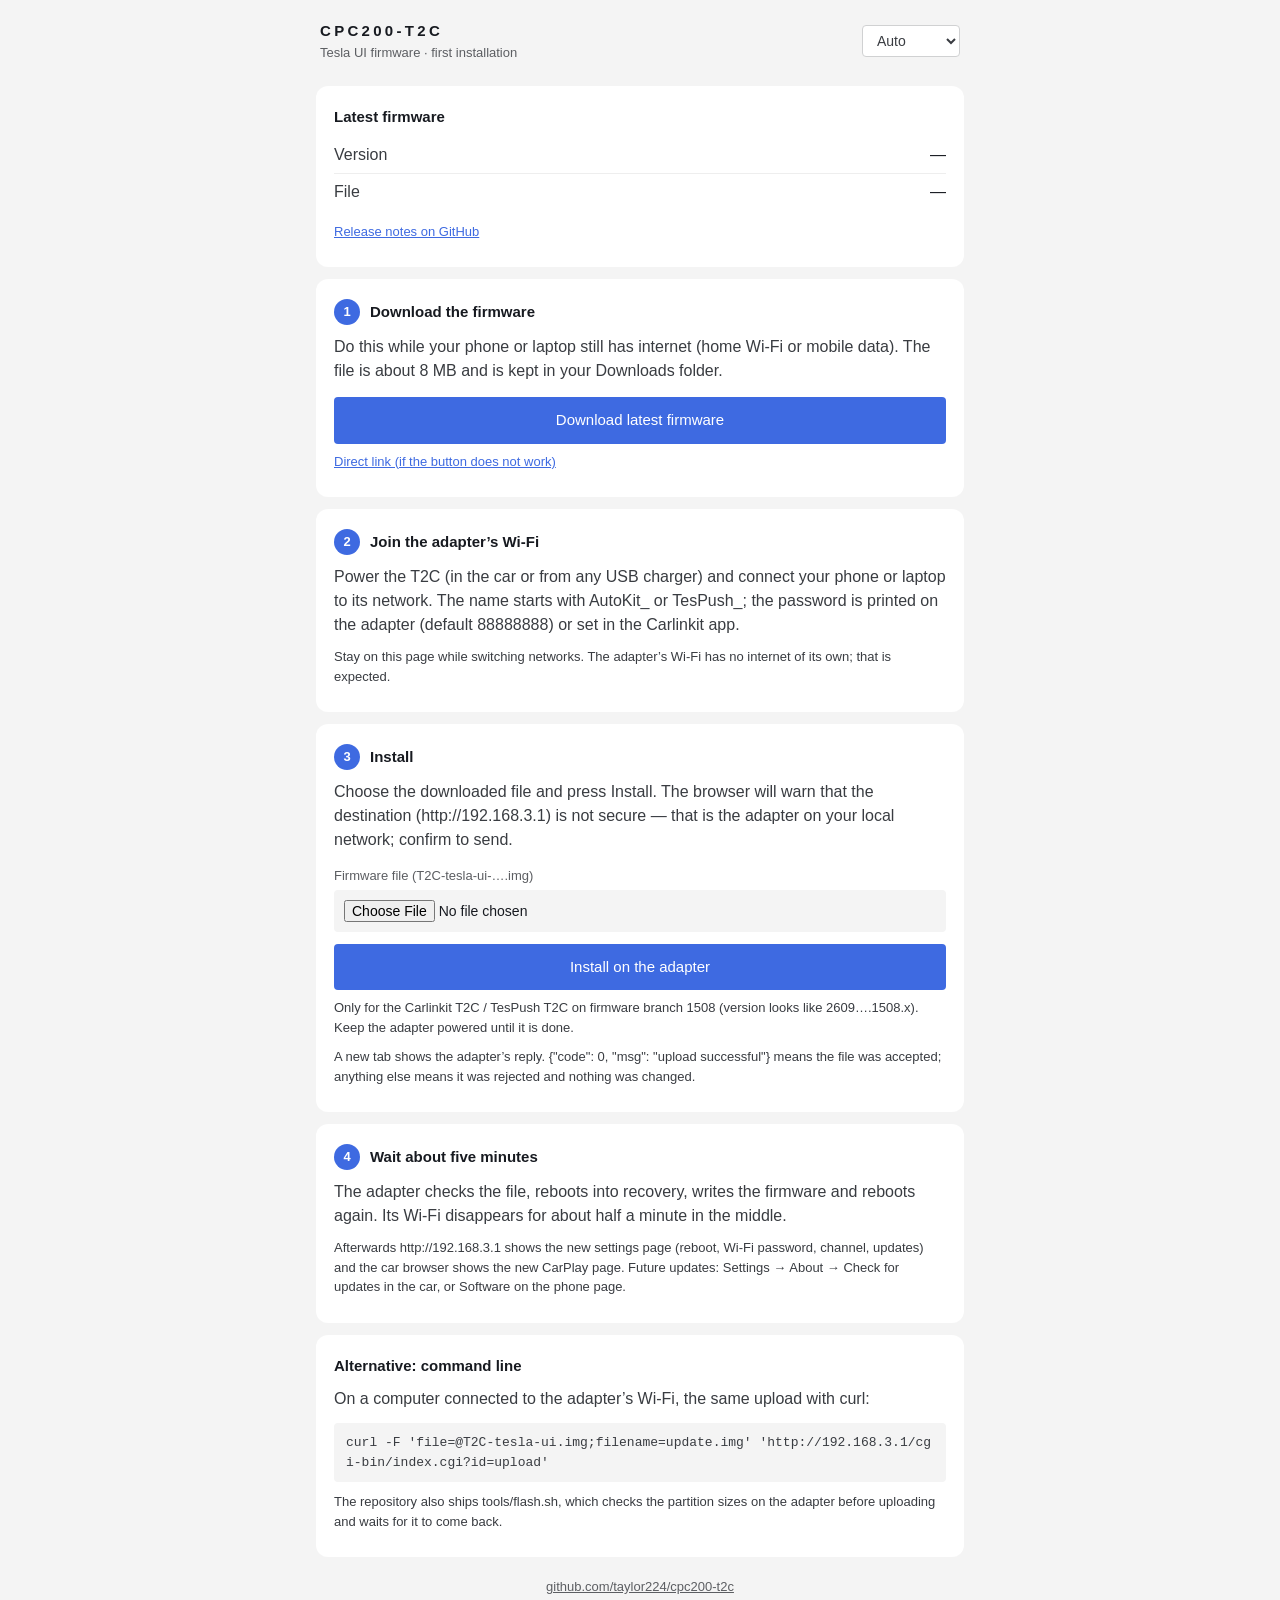
==== docs/index.html @ ff8e6ad6 "Installer page on GitHub Pages and a first-installation how-to docs/index.html (served at https://ta" ====
<!doctype html>
<html lang="en">
<head>
<meta charset="utf-8">
<meta name="viewport" content="width=device-width, initial-scale=1, viewport-fit=cover">
<meta name="color-scheme" content="light dark">
<title>CPC200-T2C firmware installer</title>
<link rel="stylesheet" href="install.css">
</head>
<body>
<header class="top">
  <div class="brand"><span class="brand-name">CPC200‑T2C</span><span class="brand-sub" data-i18n="sub"></span></div>
  <select id="lang" class="lang" aria-label="Language">
    <option value="auto">Auto</option>
    <option value="en">English</option>
    <option value="ko">한국어</option>
    <option value="ja">日本語</option>
    <option value="zh-CN">简体中文</option>
    <option value="zh-TW">繁體中文</option>
  </select>
</header>
<main>
  <section class="card">
    <h2 data-i18n="latest"></h2>
    <div class="row"><span data-i18n="version"></span><b id="ver">…</b></div>
    <div class="row"><span data-i18n="file"></span><b id="file">…</b></div>
    <p class="hint" id="msg"></p>
    <p class="hint"><a id="release-link" href="https://github.com/taylor224/cpc200-t2c/releases" target="_blank" rel="noopener" data-i18n="notes"></a></p>
  </section>

  <section class="card">
    <h2><span class="step">1</span><span data-i18n="s1.title"></span></h2>
    <p data-i18n="s1.text"></p>
    <div class="actions">
      <button class="btn btn-primary" id="btn-download" data-i18n="s1.button"></button>
    </div>
    <div id="dl-prog" class="prog hidden"><div class="bar"><div id="dl-bar"></div></div><div id="dl-msg"></div></div>
    <p class="hint"><a id="direct-link" href="#" download data-i18n="s1.direct"></a></p>
  </section>

  <section class="card">
    <h2><span class="step">2</span><span data-i18n="s2.title"></span></h2>
    <p data-i18n="s2.text"></p>
    <p class="hint" data-i18n="s2.hint"></p>
  </section>

  <section class="card">
    <h2><span class="step">3</span><span data-i18n="s3.title"></span></h2>
    <p data-i18n="s3.text"></p>
    <form id="upload-form" method="POST" enctype="multipart/form-data" action="http://192.168.3.1/cgi-bin/index.cgi?id=upload" target="t2c-reply">
      <label class="field"><span data-i18n="s3.pick"></span><input type="file" name="file" id="in-file" accept=".img,application/octet-stream" required></label>
      <div class="actions"><button class="btn btn-primary" type="submit" id="btn-install" data-i18n="s3.button"></button></div>
    </form>
    <p class="hint" data-i18n="s3.warn"></p>
    <p class="hint" data-i18n="s3.reply"></p>
  </section>

  <section class="card">
    <h2><span class="step">4</span><span data-i18n="s4.title"></span></h2>
    <p data-i18n="s4.text"></p>
    <p class="hint" data-i18n="s4.after"></p>
  </section>

  <section class="card">
    <h2 data-i18n="alt.title"></h2>
    <p data-i18n="alt.text"></p>
    <pre id="curl">curl -F 'file=@T2C-tesla-ui.img;filename=update.img' 'http://192.168.3.1/cgi-bin/index.cgi?id=upload'</pre>
    <p class="hint" data-i18n="alt.hint"></p>
  </section>
  <footer class="foot"><a href="https://github.com/taylor224/cpc200-t2c" target="_blank" rel="noopener">github.com/taylor224/cpc200-t2c</a></footer>
</main>
<script src="install.js"></script>
</body>
</html>
---- docs/install.css ----
:root {
  --blue: #3E6AE1; --white: #FFFFFF; --ash: #F4F4F4; --carbon: #171A20; --graphite: #393C41; --pewter: #5C5E62; --cloud: #EEEEEE; --silver: #D0D1D2;
  --bg: var(--ash); --surface: var(--white); --text: var(--carbon); --text-2: var(--graphite); --text-3: var(--pewter);
  --divider: var(--cloud); --border: var(--silver); --control: var(--ash); --r-ctl: 4px; --r-card: 12px;
}
@media (prefers-color-scheme: dark) {
  :root { --bg: #0F1115; --surface: var(--carbon); --text: #FFFFFF; --text-2: #D8DADF; --text-3: #A0A3A9; --divider: #2A2F37; --border: #3A3F48; --control: #262B33; }
}
* { margin: 0; padding: 0; box-sizing: border-box; }
body { font-family: -apple-system, BlinkMacSystemFont, "Segoe UI", Roboto, "Helvetica Neue", Arial, "Noto Sans", "Apple SD Gothic Neo", "Hiragino Sans", "PingFang SC", "Malgun Gothic", sans-serif;
  font-size: 16px; line-height: 1.5; color: var(--text); background: var(--bg); -webkit-font-smoothing: antialiased; }
.top { display: flex; align-items: center; justify-content: space-between; padding: 20px 20px 8px; max-width: 680px; margin: 0 auto; }
.brand-name { display: block; font-size: 15px; font-weight: 600; letter-spacing: 0.22em; }
.brand-sub { display: block; font-size: 13px; color: var(--text-3); }
.lang { font: inherit; font-size: 14px; color: var(--text-2); background: var(--surface); border: 1px solid var(--border); border-radius: var(--r-ctl); padding: 6px 10px; }
main { padding: 4px 16px 40px; max-width: 680px; margin: 0 auto; }
.card { background: var(--surface); border-radius: var(--r-card); padding: 6px 18px 18px; margin-top: 12px; }
.card h2 { display: flex; align-items: center; gap: 10px; font-size: 15px; font-weight: 600; padding: 14px 0 8px; }
.step { display: inline-flex; align-items: center; justify-content: center; width: 26px; height: 26px; border-radius: 50%; background: var(--blue); color: #fff; font-size: 13px; font-weight: 600; }
.card p { color: var(--text-2); padding: 2px 0 8px; }
.row { display: flex; justify-content: space-between; gap: 12px; padding: 6px 0; border-top: 1px solid var(--divider); }
.row:first-of-type { border-top: 0; }
.row > span { color: var(--text-2); } .row > b { font-weight: 500; text-align: right; word-break: break-all; }
.hint { font-size: 13px; color: var(--text-3); }
.hint a { color: var(--blue); }
.hidden { display: none !important; }
.actions { display: flex; flex-wrap: wrap; gap: 10px; padding: 6px 0; }
.btn { font: inherit; font-size: 15px; font-weight: 500; color: var(--text); background: var(--control); border: 0; border-radius: var(--r-ctl); padding: 12px 18px; flex: 1 1 auto; cursor: pointer; }
.btn-primary { background: var(--blue); color: #fff; }
.btn[disabled] { opacity: 0.45; pointer-events: none; }
.field { display: block; padding: 6px 0; }
.field > span { display: block; font-size: 13px; color: var(--text-3); margin-bottom: 4px; }
.field input[type=file] { width: 100%; font: inherit; font-size: 14px; color: var(--text); background: var(--control); border-radius: var(--r-ctl); padding: 10px; }
.prog { padding: 8px 0 4px; }
.bar { height: 6px; background: var(--control); border-radius: 3px; overflow: hidden; }
.bar > div { height: 100%; width: 0; background: var(--blue); transition: width 0.3s linear; }
#dl-msg { font-size: 13px; color: var(--text-3); padding-top: 6px; }
pre { font: 13px/1.5 ui-monospace, Menlo, Consolas, monospace; white-space: pre-wrap; word-break: break-all; background: var(--control); border-radius: var(--r-ctl); padding: 10px 12px; color: var(--text-2); margin: 4px 0 8px; }
.foot { text-align: center; font-size: 13px; color: var(--text-3); padding: 20px 0 0; }
.foot a { color: var(--text-3); }
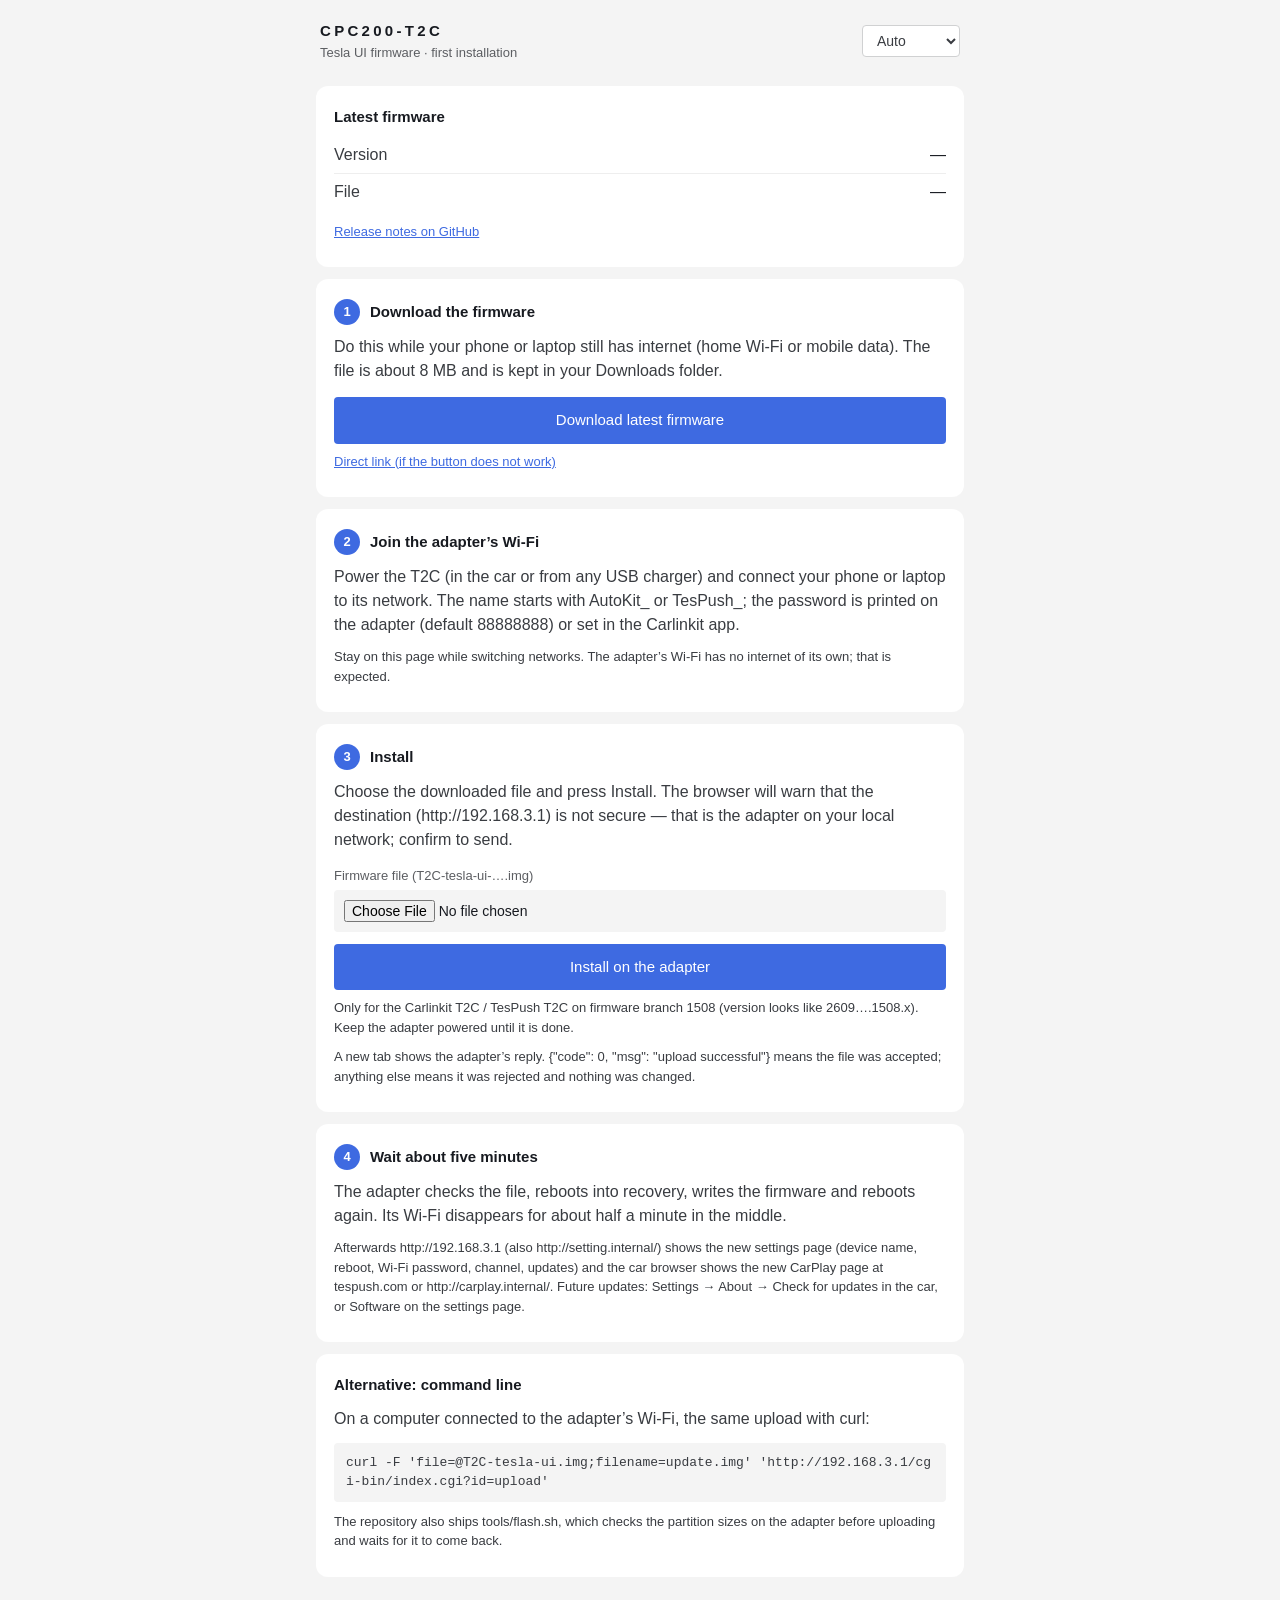
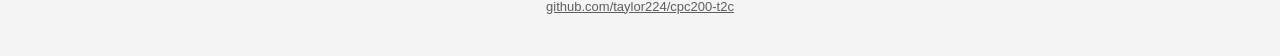
==== commit c0b004d5: "Device name, .internal names, fixed update server, install progress Settings page (192.168.3.1): ren" ====
--- a/docs/index.html
+++ b/docs/index.html
@@ -58,6 +58,19 @@
   <section class="card">
     <h2><span class="step">4</span><span data-i18n="s4.title"></span></h2>
     <p data-i18n="s4.text"></p>
+    <div id="inst-prog" class="prog hidden">
+      <ol class="stages" id="inst-stages">
+        <li data-s="send" data-i18n="p.send"></li><li data-s="verify" data-i18n="p.verify"></li><li data-s="write" data-i18n="p.write"></li><li data-s="done" data-i18n="p.done"></li>
+      </ol>
+      <div class="bar"><div id="inst-bar"></div></div>
+      <div class="prog-line"><span id="inst-msg"></span><b id="inst-pct"></b></div>
+      <p class="hint" id="inst-eta"></p>
+      <div class="actions">
+        <a class="btn btn-primary hidden" id="inst-open" href="http://192.168.3.1/" target="_blank" rel="noopener" data-i18n="p.open"></a>
+        <button class="btn" type="button" id="inst-cancel" data-i18n="p.cancel"></button>
+      </div>
+      <p class="hint" data-i18n="p.estimate"></p>
+    </div>
     <p class="hint" data-i18n="s4.after"></p>
   </section>
 
--- a/docs/install.css
+++ b/docs/install.css
@@ -35,6 +35,14 @@
 .bar { height: 6px; background: var(--control); border-radius: 3px; overflow: hidden; }
 .bar > div { height: 100%; width: 0; background: var(--blue); transition: width 0.3s linear; }
 #dl-msg { font-size: 13px; color: var(--text-3); padding-top: 6px; }
+.prog-line { display: flex; justify-content: space-between; gap: 12px; font-size: 13px; color: var(--text-2); padding-top: 6px; }
+.prog-line b { font-weight: 600; font-variant-numeric: tabular-nums; }
+.stages { list-style: none; display: flex; gap: 4px; padding: 0 0 10px; margin: 0; counter-reset: stg; }
+.stages li { flex: 1 1 0; min-width: 0; font-size: 12px; line-height: 1.3; color: var(--text-3); padding-top: 6px; border-top: 3px solid var(--control); counter-increment: stg; }
+.stages li::before { content: counter(stg) ". "; }
+.stages li.done { color: var(--text-2); border-top-color: var(--blue); }
+.stages li.now { color: var(--text); font-weight: 600; border-top-color: var(--blue); }
+a.btn { text-align: center; text-decoration: none; }
 pre { font: 13px/1.5 ui-monospace, Menlo, Consolas, monospace; white-space: pre-wrap; word-break: break-all; background: var(--control); border-radius: var(--r-ctl); padding: 10px 12px; color: var(--text-2); margin: 4px 0 8px; }
 .foot { text-align: center; font-size: 13px; color: var(--text-3); padding: 20px 0 0; }
 .foot a { color: var(--text-3); }
